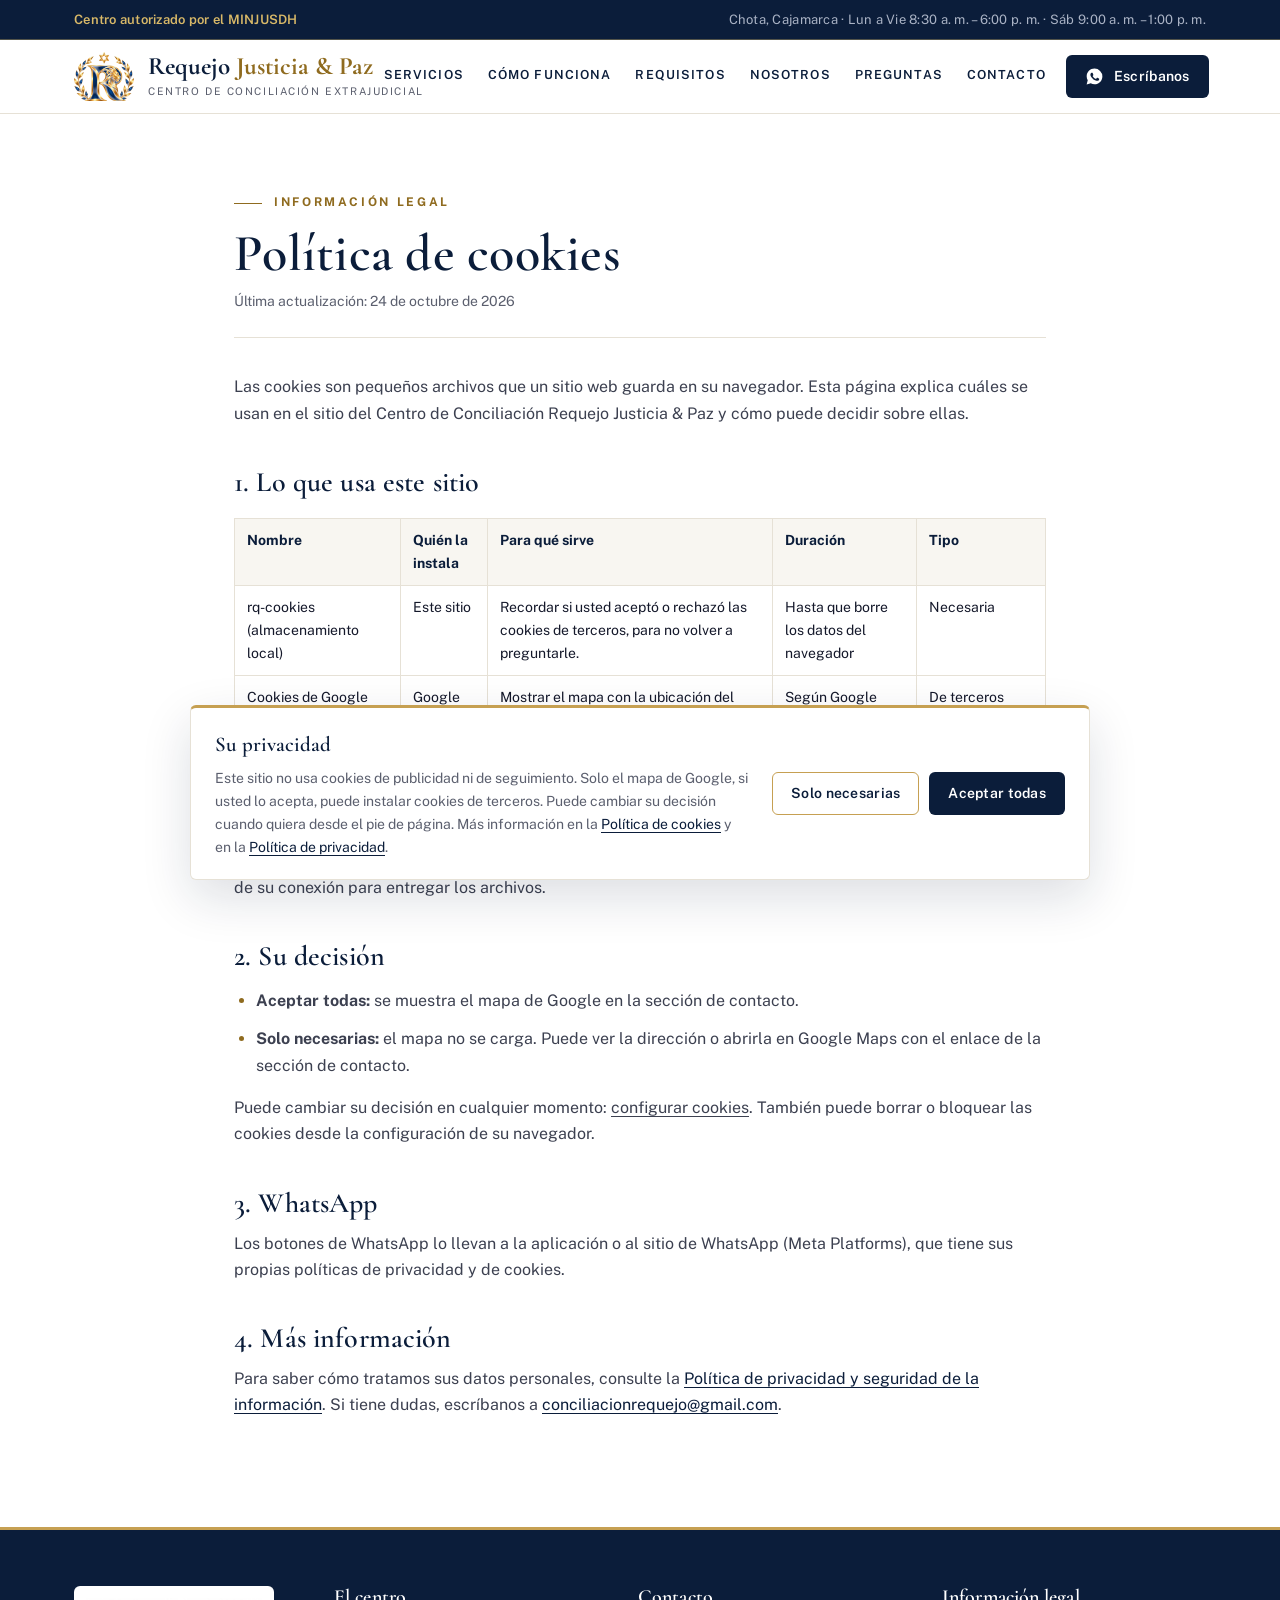
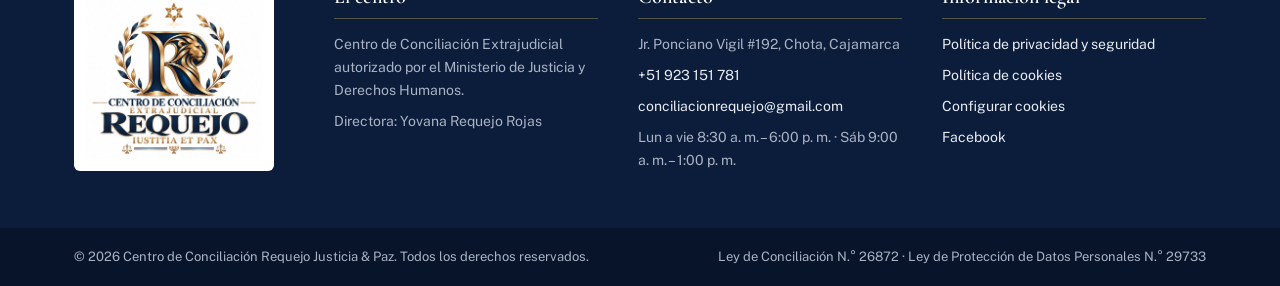
==== cookies.html @ bbad0fd9 "Diseño formal con el logo oficial, foto de la directora, mensajes de WhatsApp redactados y políticas" ====
<!doctype html>
<html lang="es">
<head>
<meta charset="utf-8">
<meta name="viewport" content="width=device-width, initial-scale=1">
<title>Política de cookies | Centro de Conciliación Requejo Justicia &amp; Paz</title>
<meta name="description" content="Qué cookies usa el sitio del Centro de Conciliación Requejo Justicia &amp; Paz y cómo decidir sobre ellas.">
<meta name="theme-color" content="#0b1d3a">
<link rel="icon" href="assets/img/favicon-64.png" type="image/png">
<link rel="apple-touch-icon" href="assets/img/apple-touch-icon.png">
<link rel="preconnect" href="https://fonts.googleapis.com">
<link rel="preconnect" href="https://fonts.gstatic.com" crossorigin>
<link href="https://fonts.googleapis.com/css2?family=Cormorant+Garamond:wght@500;600;700&family=Public+Sans:wght@400;500;600;700&display=swap" rel="stylesheet">
<link rel="stylesheet" href="assets/css/styles.css">
</head>
<body>
<svg class="sprite" width="0" height="0" aria-hidden="true">
  <symbol id="i-wa" viewBox="0 0 24 24"><path fill="currentColor" d="M12.04 2C6.58 2 2.13 6.45 2.13 11.91c0 1.75.46 3.45 1.32 4.95L2.05 22l5.25-1.38a9.9 9.9 0 0 0 4.74 1.21h.01c5.46 0 9.91-4.45 9.91-9.91A9.92 9.92 0 0 0 12.04 2zm5.8 14.03c-.24.68-1.42 1.3-1.95 1.35-.5.05-.97.23-3.27-.68-2.77-1.09-4.52-3.92-4.66-4.1-.13-.18-1.11-1.48-1.11-2.82s.7-2 .95-2.27c.25-.27.54-.34.72-.34h.52c.17 0 .4-.06.62.47.24.56.8 1.94.87 2.08.07.14.12.3.02.48-.09.18-.14.3-.27.46-.14.16-.29.36-.41.48-.14.14-.28.29-.12.56.16.27.71 1.17 1.52 1.9 1.05.93 1.93 1.22 2.2 1.36.27.14.43.12.59-.07.16-.18.68-.79.86-1.06.18-.27.36-.23.61-.14.25.09 1.59.75 1.86.89.27.14.45.2.52.32.07.11.07.66-.17 1.33z"/></symbol>
  <symbol id="i-check" viewBox="0 0 24 24"><path fill="none" stroke="currentColor" stroke-width="2.2" stroke-linecap="round" stroke-linejoin="round" d="M5 12.5l4.5 4.5L19 7.5"/></symbol>
</svg>

<a class="skip" href="#contenido">Saltar al contenido</a>

<div class="topbar">
  <div class="container">
    <span>Centro autorizado por el MINJUSDH</span>
    <span>Chota, Cajamarca · Lun a Vie 8:30 a. m. – 6:00 p. m. · Sáb 9:00 a. m. – 1:00 p. m.</span>
  </div>
</div>

<header class="header">
  <div class="container">
    <a class="brand" href="index.html#inicio">
      <img src="assets/img/emblema.png" alt="" width="60" height="48">
      <span><span class="brand-name">Requejo <em>Justicia &amp; Paz</em></span><span class="brand-sub">Centro de Conciliación Extrajudicial</span></span>
    </a>
    <button class="nav-toggle" type="button" aria-controls="menu" aria-expanded="false" aria-label="Abrir menú">
      <svg width="22" height="22" viewBox="0 0 24 24" fill="none" stroke="currentColor" stroke-width="2" stroke-linecap="round" aria-hidden="true"><path d="M4 7h16M4 12h16M4 17h16"/></svg>
    </button>
    <nav class="nav" id="menu" aria-label="Principal">
      <a href="index.html#servicios">Servicios</a>
      <a href="index.html#proceso">Cómo funciona</a>
      <a href="index.html#requisitos">Requisitos</a>
      <a href="index.html#nosotros">Nosotros</a>
      <a href="index.html#preguntas">Preguntas</a>
      <a href="index.html#contacto">Contacto</a>
    </nav>
    <a class="btn btn-primary btn-sm" data-wa="Quisiera información sobre una conciliación."><svg aria-hidden="true"><use href="#i-wa"/></svg>Escríbanos</a>
  </div>
</header>

<main id="contenido" class="legal">
  <div class="container">
    <span class="eyebrow">Información legal</span>
    <h1>Política de cookies</h1>
    <p class="updated">Última actualización: 24 de octubre de 2026</p>

    <p>Las cookies son pequeños archivos que un sitio web guarda en su navegador. Esta página explica cuáles se usan en el sitio del Centro de Conciliación Requejo Justicia &amp; Paz y cómo puede decidir sobre ellas.</p>

    <h2>1. Lo que usa este sitio</h2>
    <div class="table-wrap">
      <table>
        <thead><tr><th>Nombre</th><th>Quién la instala</th><th>Para qué sirve</th><th>Duración</th><th>Tipo</th></tr></thead>
        <tbody>
          <tr><td>rq-cookies (almacenamiento local)</td><td>Este sitio</td><td>Recordar si usted aceptó o rechazó las cookies de terceros, para no volver a preguntarle.</td><td>Hasta que borre los datos del navegador</td><td>Necesaria</td></tr>
          <tr><td>Cookies de Google Maps</td><td>Google</td><td>Mostrar el mapa con la ubicación del centro. Google puede usarlas para sus propios fines, según su política de privacidad.</td><td>Según Google</td><td>De terceros (solo si usted acepta)</td></tr>
        </tbody>
      </table>
    </div>
    <p>El sitio <strong>no usa</strong> cookies de publicidad, de analítica ni de seguimiento.</p>
    <p>Las tipografías se descargan desde Google Fonts; ese servicio no instala cookies, pero recibe la dirección IP de su conexión para entregar los archivos.</p>

    <h2>2. Su decisión</h2>
    <ul>
      <li><strong>Aceptar todas:</strong> se muestra el mapa de Google en la sección de contacto.</li>
      <li><strong>Solo necesarias:</strong> el mapa no se carga. Puede ver la dirección o abrirla en Google Maps con el enlace de la sección de contacto.</li>
    </ul>
    <p>Puede cambiar su decisión en cualquier momento: <button class="link" type="button" data-cookies="configurar">configurar cookies</button>. También puede borrar o bloquear las cookies desde la configuración de su navegador.</p>

    <h2>3. WhatsApp</h2>
    <p>Los botones de WhatsApp lo llevan a la aplicación o al sitio de WhatsApp (Meta Platforms), que tiene sus propias políticas de privacidad y de cookies.</p>

    <h2>4. Más información</h2>
    <p>Para saber cómo tratamos sus datos personales, consulte la <a href="privacidad.html">Política de privacidad y seguridad de la información</a>. Si tiene dudas, escríbanos a <a href="mailto:conciliacionrequejo@gmail.com">conciliacionrequejo@gmail.com</a>.</p>
  </div>
</main>

<footer class="footer">
  <div class="container footer-main">
    <div class="footer-brand">
      <img src="assets/img/logo-centro.jpg" alt="Centro de Conciliación Extrajudicial Requejo, Iustitia et Pax" width="220" height="191" loading="lazy">
    </div>
    <div>
      <h3>El centro</h3>
      <p>Centro de Conciliación Extrajudicial autorizado por el Ministerio de Justicia y Derechos Humanos.</p>
      <p>Directora: Yovana Requejo Rojas</p>
    </div>
    <div>
      <h3>Contacto</h3>
      <p>Jr. Ponciano Vigil #192, Chota, Cajamarca</p>
      <p><a href="https://wa.me/51923151781">+51 923 151 781</a></p>
      <p><a href="mailto:conciliacionrequejo@gmail.com">conciliacionrequejo@gmail.com</a></p>
      <p>Lun a vie 8:30 a. m. – 6:00 p. m. · Sáb 9:00 a. m. – 1:00 p. m.</p>
    </div>
    <div>
      <h3>Información legal</h3>
      <p><a href="privacidad.html">Política de privacidad y seguridad</a></p>
      <p><a href="cookies.html">Política de cookies</a></p>
      <p><button class="link" type="button" data-cookies="configurar">Configurar cookies</button></p>
      <p><a href="https://web.facebook.com/p/Centro-de-Conciliaci%C3%B3n-Requejo-Iustitia-Et-Pax-61556411334826/" target="_blank" rel="noopener">Facebook</a></p>
    </div>
  </div>
  <div class="footer-legal">
    <div class="container">
      <span>© <span id="year">2026</span> Centro de Conciliación Requejo Justicia &amp; Paz. Todos los derechos reservados.</span>
      <span>Ley de Conciliación N.° 26872 · Ley de Protección de Datos Personales N.° 29733</span>
    </div>
  </div>
</footer>

<div class="cookies" id="cookies" role="dialog" aria-label="Aviso de cookies" hidden>
  <div class="cookies-text">
    <strong>Su privacidad</strong>
    <p>Este sitio no usa cookies de publicidad ni de seguimiento. Solo el mapa de Google, si usted lo acepta, puede instalar cookies de terceros. Puede cambiar su decisión cuando quiera desde el pie de página. Más información en la <a href="cookies.html">Política de cookies</a> y en la <a href="privacidad.html">Política de privacidad</a>.</p>
  </div>
  <div class="cookies-actions">
    <button class="btn btn-outline btn-sm" type="button" data-cookies="rechazar">Solo necesarias</button>
    <button class="btn btn-primary btn-sm" type="button" data-cookies="aceptar">Aceptar todas</button>
  </div>
</div>

<script src="assets/js/config.js"></script>
<script src="assets/js/main.js"></script>
</body>
</html>
---- assets/css/styles.css ----
:root {
  /* Paleta del logo: azul marino institucional, dorado como acento y blanco marfil */
  --ink: #14182a;
  --muted: #5b5f6e;
  --ground: #ffffff;
  --surface: #ffffff;
  --alt: #f8f6f1;       /* marfil de las secciones alternas */
  --line: #e6e1d6;
  --navy: #0b1d3a;      /* azul marino principal */
  --navy-2: #12294f;
  --navy-3: #1a3463;
  --gold: #8f6b1f;      /* dorado para texto sobre blanco (contraste AA) */
  --gold-light: #d9b968; /* dorado sobre azul */
  --gold-fill: #c6a052;
  --gold-hover: #b18c3e;
  --on-dark: #e9ecf3;
  --on-dark-muted: #aab3c5;
  --serif: "Cormorant Garamond", Georgia, "Times New Roman", serif;
  --sans: "Public Sans", system-ui, sans-serif;
  --radius: 6px;
  --shadow: 0 18px 50px rgba(11, 29, 58, .14);
}

* { box-sizing: border-box; }
html { scroll-behavior: smooth; scroll-padding-top: 96px; }
body { margin: 0; background: var(--ground); color: var(--ink); font-family: var(--sans); font-size: 16px; line-height: 1.65; -webkit-font-smoothing: antialiased; }
img { max-width: 100%; height: auto; display: block; }
a { color: var(--navy); text-underline-offset: 3px; }
a:hover { color: var(--gold); }
h1, h2, h3 { font-family: var(--serif); font-weight: 600; line-height: 1.1; margin: 0; color: var(--navy); letter-spacing: .005em; }
p { margin: 0; }
figure { margin: 0; }
:focus-visible { outline: 3px solid var(--gold-fill); outline-offset: 2px; }
.sprite { position: absolute; width: 0; height: 0; overflow: hidden; }
.skip { position: absolute; left: -999px; top: 8px; z-index: 50; background: var(--navy); color: #fff; padding: 10px 16px; border-radius: var(--radius); }
.skip:focus { left: 16px; }

.container { max-width: 1180px; margin: 0 auto; padding: 0 24px; }
.section { padding: 104px 0; }
.section-head { display: flex; flex-direction: column; align-items: center; text-align: center; gap: 14px; max-width: 760px; margin: 0 auto 56px; }
.eyebrow { display: inline-flex; align-items: center; gap: 12px; font-size: 12px; letter-spacing: .22em; text-transform: uppercase; color: var(--gold); font-weight: 700; }
.eyebrow::before, .section-head .eyebrow::after { content: ""; width: 28px; height: 1px; background: currentColor; }
.dark .eyebrow { color: var(--gold-light); }
h2 { font-size: clamp(34px, 4.4vw, 50px); }
.lead { color: var(--muted); font-size: 18px; }
.dark { background: var(--navy); color: #fff; }
.dark h2, .dark h3 { color: #fff; }
.dark .lead, .dark p { color: var(--on-dark); }
.white { background: var(--alt); border-top: 1px solid var(--line); border-bottom: 1px solid var(--line); }
.grid { display: grid; grid-template-columns: repeat(auto-fit, minmax(min(340px, 100%), 1fr)); gap: 24px; }

/* Botones */
.btn { display: inline-flex; align-items: center; justify-content: center; gap: 10px; font: inherit; font-size: 15px; font-weight: 600; letter-spacing: .02em; text-decoration: none; padding: 13px 24px; border-radius: var(--radius); min-height: 48px; cursor: pointer; border: 1.5px solid transparent; transition: background .2s, color .2s, border-color .2s; }
.btn svg { width: 19px; height: 19px; flex: 0 0 auto; }
.btn-primary { background: var(--navy); color: #fff; }
.btn-primary:hover { background: var(--navy-3); color: #fff; }
.btn-gold { background: var(--gold-fill); color: var(--navy); }
.btn-gold:hover { background: var(--gold-hover); color: var(--navy); }
.btn-ghost { color: var(--navy); border-color: var(--navy); }
.btn-ghost:hover { color: #fff; background: var(--navy); }
.btn-outline { color: var(--navy); border-color: var(--gold-fill); background: transparent; }
.btn-outline:hover { background: var(--gold-fill); color: var(--navy); }
.btn-link { color: var(--navy); padding-left: 4px; padding-right: 4px; text-decoration: underline; }
.btn-lg { font-size: 16px; padding: 15px 28px; min-height: 54px; }
.btn-sm { min-height: 42px; padding: 9px 18px; font-size: 14px; }
.link { background: none; border: 0; padding: 0; font: inherit; color: inherit; text-decoration: underline; text-underline-offset: 3px; cursor: pointer; }

/* Barra superior y cabecera */
.topbar { background: var(--navy); color: var(--on-dark-muted); font-size: 13px; letter-spacing: .02em; border-bottom: 1px solid rgba(217, 185, 104, .35); }
.topbar .container { display: flex; flex-wrap: wrap; gap: 4px 24px; justify-content: space-between; padding-top: 9px; padding-bottom: 9px; }
.topbar span:first-child { color: var(--gold-light); font-weight: 600; }
.header { background: rgba(255, 255, 255, .97); border-bottom: 1px solid var(--line); position: sticky; top: 0; z-index: 20; backdrop-filter: blur(6px); }
.header .container { display: flex; align-items: center; justify-content: space-between; gap: 20px; padding-top: 12px; padding-bottom: 12px; }
.brand { display: flex; align-items: center; gap: 14px; text-decoration: none; color: var(--navy); }
.brand img { width: 60px; height: auto; }
.brand-name { display: block; font-family: var(--serif); font-weight: 700; font-size: 25px; line-height: 1.05; color: var(--navy); }
.brand-name em { font-style: normal; color: var(--gold); }
.brand-sub { display: block; white-space: nowrap; font-size: 10.5px; letter-spacing: .15em; text-transform: uppercase; color: var(--muted); margin-top: 3px; }
.nav { display: flex; gap: 4px 24px; font-weight: 600; font-size: 12.5px; letter-spacing: .09em; text-transform: uppercase; white-space: nowrap; }
.nav a { text-decoration: none; padding: 10px 0; color: var(--navy); border-bottom: 2px solid transparent; }
.nav a:hover { color: var(--gold); border-bottom-color: var(--gold-fill); }
.nav-toggle { display: none; background: none; border: 1px solid var(--line); border-radius: var(--radius); width: 44px; height: 44px; cursor: pointer; color: var(--navy); }

@media (max-width: 1180px) {
  .nav-toggle { display: inline-flex; align-items: center; justify-content: center; }
  .header .btn-primary { display: none; }
  .nav { display: none; position: absolute; left: 0; right: 0; top: 100%; background: var(--surface); flex-direction: column; padding: 8px 24px 16px; border-bottom: 1px solid var(--line); box-shadow: var(--shadow); }
  .nav.is-open { display: flex; }
  .nav a { padding: 14px 0; border-bottom: 1px solid var(--line); }
}

/* Portada */
.hero { background: linear-gradient(180deg, #fff 0%, var(--alt) 100%); color: var(--ink); border-bottom: 1px solid var(--line); }
.hero .container { padding-top: 96px; padding-bottom: 104px; display: grid; grid-template-columns: minmax(0, 1.1fr) minmax(0, .9fr); gap: 64px; align-items: center; }
.hero-copy { display: flex; flex-direction: column; gap: 26px; }
.hero h1 { font-size: clamp(42px, 5.6vw, 66px); line-height: 1.02; }
.hero .lead { font-size: 19px; max-width: 580px; color: #464a58; }
.hero-actions { display: flex; flex-wrap: wrap; gap: 14px; }
.hero-note { display: flex; flex-wrap: wrap; gap: 8px 22px; font-size: 14px; color: var(--muted); }
.hero-note span { display: inline-flex; align-items: center; gap: 8px; }
.hero-note span::before { content: ""; width: 6px; height: 6px; transform: rotate(45deg); background: var(--gold-fill); }

.card-form { background: var(--navy); color: #fff; border-radius: var(--radius); border-top: 3px solid var(--gold-fill); padding: 36px; display: flex; flex-direction: column; gap: 16px; box-shadow: var(--shadow); }
.card-form h2 { font-size: 30px; color: #fff; }
.card-form .hint { font-size: 14px; color: var(--on-dark-muted); margin-top: 6px; }
.field { display: flex; flex-direction: column; gap: 6px; font-size: 13px; font-weight: 600; letter-spacing: .04em; color: var(--on-dark); }
.field input, .field select, .field textarea { font: inherit; font-size: 15px; font-weight: 400; letter-spacing: 0; padding: 12px 14px; border: 1px solid #c9ccd6; border-radius: var(--radius); min-height: 46px; background: #fff; color: var(--ink); }
.field textarea { resize: vertical; }
.consent { display: flex; gap: 10px; align-items: flex-start; font-size: 13px; line-height: 1.5; color: var(--on-dark-muted); }
.consent input { width: 18px; height: 18px; margin: 2px 0 0; flex: 0 0 auto; accent-color: var(--gold-fill); }
.consent a { color: var(--gold-light); }

@media (max-width: 900px) {
  .hero .container { grid-template-columns: 1fr; gap: 48px; }
}

/* Garantías */
.trust { background: var(--navy); color: #fff; border-top: 1px solid rgba(217, 185, 104, .25); }
.trust .container { display: grid; grid-template-columns: repeat(auto-fit, minmax(230px, 1fr)); gap: 28px; padding-top: 38px; padding-bottom: 38px; }
.trust-item { display: flex; gap: 16px; align-items: flex-start; }
.trust-item svg { flex: 0 0 auto; width: 44px; height: 44px; padding: 9px; border-radius: 50%; border: 1px solid var(--gold-fill); color: var(--gold-light); }
.trust-item strong { display: block; font-family: var(--serif); font-size: 20px; font-weight: 600; }
.trust-item span { font-size: 14px; color: var(--on-dark-muted); }

/* Servicios */
#servicios .grid { grid-template-columns: repeat(auto-fill, minmax(min(330px, 100%), 1fr)); }
.service { background: var(--surface); border: 1px solid var(--line); border-top: 3px solid var(--navy); border-radius: var(--radius); padding: 30px; display: flex; flex-direction: column; gap: 18px; transition: box-shadow .2s, border-color .2s; }
.service:hover { box-shadow: var(--shadow); border-top-color: var(--gold-fill); }
.service-head { display: flex; align-items: center; gap: 16px; }
.service-icon { width: 52px; height: 52px; border-radius: 50%; background: var(--navy); color: var(--gold-light); display: flex; align-items: center; justify-content: center; flex: 0 0 auto; box-shadow: 0 0 0 4px #fff, 0 0 0 5px var(--gold-fill); }
.service-icon svg { width: 24px; height: 24px; }
.service h3 { font-size: 26px; }
.service-tag { display: block; font-size: 14px; color: var(--muted); }
.service ul { margin: 0; padding: 18px 0 0; list-style: none; display: flex; flex-direction: column; gap: 9px; font-size: 15px; flex-grow: 1; border-top: 1px solid var(--line); }
.service li { position: relative; padding-left: 18px; }
.service li::before { content: ""; position: absolute; left: 0; top: .62em; width: 6px; height: 6px; transform: rotate(45deg); background: var(--gold-fill); }
.service .btn { align-self: flex-start; }
.extra { margin-top: 28px; }
.box-soft { background: var(--alt); border: 1px solid var(--line); border-radius: var(--radius); padding: 30px; display: flex; flex-direction: column; gap: 12px; }
.box-dashed { background: var(--surface); border: 1px solid var(--line); border-left: 3px solid var(--gold-fill); border-radius: var(--radius); padding: 30px; display: flex; flex-direction: column; gap: 12px; }
.box-soft h3, .box-dashed h3 { font-size: 26px; }
.box-soft ul { margin: 0; padding-left: 20px; display: flex; flex-direction: column; gap: 6px; font-size: 15px; }
.box-soft li::marker { color: var(--gold); }
.box-dashed p { color: var(--muted); font-size: 15px; }

/* Pasos */
.steps { margin: 0; padding: 0; list-style: none; display: grid; grid-template-columns: repeat(auto-fit, minmax(230px, 1fr)); gap: 28px; counter-reset: paso; }
.steps li { display: flex; flex-direction: column; gap: 10px; padding: 28px 26px; background: var(--surface); border: 1px solid var(--line); border-radius: var(--radius); }
.step-n { font-family: var(--serif); font-size: 48px; font-weight: 600; color: var(--gold); line-height: 1; padding-bottom: 12px; border-bottom: 1px solid var(--line); }
.steps strong { font-family: var(--serif); font-size: 23px; font-weight: 600; color: var(--navy); }
.steps span:last-child { font-size: 15px; color: var(--muted); }

/* Requisitos */
#requisitos .grid { align-items: start; gap: 56px; }
.req-copy { display: flex; flex-direction: column; gap: 18px; align-items: flex-start; position: sticky; top: 120px; }
.checklist { margin: 0; padding: 0; list-style: none; display: flex; flex-direction: column; gap: 12px; }
.checklist li { display: flex; gap: 16px; background: var(--surface); border: 1px solid var(--line); border-radius: var(--radius); padding: 18px 20px; }
.checklist svg { flex: 0 0 auto; width: 24px; height: 24px; margin-top: 2px; padding: 3px; border-radius: 50%; background: var(--navy); color: var(--gold-light); }
.checklist strong { display: block; color: var(--navy); }
.checklist span { font-size: 14px; color: var(--muted); }

@media (max-width: 760px) {
  .req-copy { position: static; }
}

/* Nosotros */
.about { align-items: center; gap: 72px; grid-template-columns: minmax(0, .85fr) minmax(0, 1.15fr); }
.photo { position: relative; max-width: 440px; justify-self: center; width: 100%; }
.photo::before { content: ""; position: absolute; inset: 18px -18px -18px 18px; border: 1px solid var(--gold-fill); border-radius: var(--radius); }
.photo img { position: relative; width: 100%; aspect-ratio: 4 / 5; object-fit: cover; border-radius: var(--radius); box-shadow: 0 24px 60px rgba(0, 0, 0, .35); }
.about-copy { display: flex; flex-direction: column; gap: 20px; }
.about-copy p { font-size: 18px; }
.person { padding: 20px 24px; border-left: 3px solid var(--gold-fill); background: var(--navy-2); border-radius: 0 var(--radius) var(--radius) 0; }
.person strong { display: block; font-family: var(--serif); font-size: 26px; font-weight: 600; color: #fff; }
.person span { font-size: 14px; color: var(--on-dark-muted); }

@media (max-width: 860px) {
  .about { grid-template-columns: 1fr; gap: 56px; }
}

/* Preguntas */
.faq { max-width: 880px; }
.faq details { background: var(--surface); border: 1px solid var(--line); border-radius: var(--radius); padding: 0; margin-bottom: 12px; }
.faq summary { font-family: var(--serif); font-weight: 600; font-size: 21px; color: var(--navy); cursor: pointer; padding: 18px 56px 18px 24px; list-style: none; position: relative; }
.faq summary::-webkit-details-marker { display: none; }
.faq summary::after { content: "+"; position: absolute; right: 24px; top: 50%; transform: translateY(-50%); font-family: var(--sans); font-size: 22px; font-weight: 400; color: var(--gold); }
.faq details[open] summary::after { content: "–"; }
.faq details[open] { border-color: var(--gold-fill); }
.faq details p { padding: 0 24px 20px; color: var(--muted); }

/* Contacto */
#contacto .grid { align-items: stretch; gap: 48px; }
.contact-copy { display: flex; flex-direction: column; gap: 22px; align-items: flex-start; }
.contact-list { margin: 0; display: grid; grid-template-columns: 110px 1fr; gap: 14px 18px; padding: 24px 0; border-top: 1px solid var(--line); border-bottom: 1px solid var(--line); width: 100%; }
.contact-list dt { font-size: 12px; font-weight: 700; letter-spacing: .14em; text-transform: uppercase; color: var(--gold); padding-top: 3px; }
.contact-list dd { margin: 0; }
.map { min-height: 380px; border-radius: var(--radius); background: var(--surface); border: 1px solid var(--line); overflow: hidden; display: flex; align-items: center; justify-content: center; }
.map iframe { width: 100%; height: 100%; min-height: 380px; border: 0; }
.map-off { display: flex; flex-direction: column; align-items: center; gap: 12px; text-align: center; padding: 32px; max-width: 380px; }
.map-off strong { font-family: var(--serif); font-size: 24px; color: var(--navy); font-weight: 600; }
.map-off p { color: var(--muted); font-size: 14px; }
.map-actions { display: flex; flex-wrap: wrap; justify-content: center; gap: 8px; }

/* Pie */
.footer { background: var(--navy); color: var(--on-dark-muted); font-size: 14px; border-top: 3px solid var(--gold-fill); }
.footer-main { display: grid; grid-template-columns: 220px repeat(3, minmax(0, 1fr)); gap: 40px; padding-top: 56px; padding-bottom: 48px; }
.footer-brand img { width: 200px; background: #fff; padding: 12px; border-radius: var(--radius); }
.footer h3 { font-size: 20px; color: #fff; margin-bottom: 14px; padding-bottom: 10px; border-bottom: 1px solid rgba(217, 185, 104, .35); }
.footer p { margin-bottom: 8px; }
.footer a, .footer .link { color: var(--on-dark); text-decoration: none; }
.footer a:hover, .footer .link:hover { color: var(--gold-light); text-decoration: underline; }
.footer-legal { background: #07142a; font-size: 13px; }
.footer-legal .container { display: flex; flex-wrap: wrap; gap: 8px 32px; justify-content: space-between; padding-top: 18px; padding-bottom: 18px; }

@media (max-width: 900px) {
  .footer-main { grid-template-columns: 1fr 1fr; }
}
@media (max-width: 560px) {
  .footer-main { grid-template-columns: 1fr; }
}

.wa-float { position: fixed; right: 20px; bottom: 20px; width: 58px; height: 58px; border-radius: 50%; background: var(--navy); color: var(--gold-light); border: 2px solid var(--gold-fill); display: flex; align-items: center; justify-content: center; box-shadow: 0 10px 28px rgba(11, 29, 58, .35); z-index: 30; }
.wa-float:hover { background: var(--navy-3); color: #fff; }
.wa-float svg { width: 27px; height: 27px; }

/* Aviso de cookies */
.cookies { position: fixed; left: 20px; right: 20px; bottom: 20px; z-index: 40; max-width: 900px; margin: 0 auto; background: #fff; border: 1px solid var(--line); border-top: 3px solid var(--gold-fill); border-radius: var(--radius); box-shadow: var(--shadow); padding: 20px 24px; display: flex; flex-wrap: wrap; gap: 16px 24px; align-items: center; }
.cookies[hidden] { display: none; }
.cookies-text { flex: 1 1 420px; font-size: 14px; color: var(--muted); }
.cookies-text strong { display: block; font-family: var(--serif); font-size: 21px; color: var(--navy); font-weight: 600; margin-bottom: 4px; }
.cookies-actions { display: flex; flex-wrap: wrap; gap: 10px; }

/* Páginas legales */
.legal { padding: 72px 0 96px; }
.legal .container { max-width: 860px; }
.legal h1 { font-size: clamp(38px, 5vw, 52px); margin: 12px 0 8px; }
.legal .updated { color: var(--muted); font-size: 14px; margin-bottom: 36px; padding-bottom: 24px; border-bottom: 1px solid var(--line); }
.legal h2 { font-size: 28px; margin: 40px 0 12px; }
.legal p, .legal li { color: #3c4050; margin-bottom: 12px; }
.legal ul { padding-left: 22px; }
.legal li::marker { color: var(--gold); }
.legal table { width: 100%; border-collapse: collapse; margin: 8px 0 20px; font-size: 14px; }
.legal th, .legal td { text-align: left; border: 1px solid var(--line); padding: 10px 12px; vertical-align: top; }
.legal th { background: var(--alt); color: var(--navy); }
.legal .table-wrap { overflow-x: auto; }

@media (max-width: 600px) {
  .section { padding: 72px 0; }
  .section-head { margin-bottom: 40px; }
  .hero .container { padding-top: 56px; padding-bottom: 72px; }
  .card-form { padding: 26px 22px; }
  .contact-list { grid-template-columns: 1fr; gap: 2px; }
  .contact-list dd { margin-bottom: 12px; }
  .brand img { width: 46px; }
  .brand-name { font-size: 20px; }
  .brand-sub { font-size: 9px; letter-spacing: .05em; }
  .topbar span:last-child { display: none; }
  .photo::before { inset: 12px -12px -12px 12px; }
  .cookies { left: 12px; right: 12px; bottom: 12px; padding: 18px; }
  .wa-float { bottom: 16px; right: 16px; }
}

@media (prefers-reduced-motion: reduce) {
  html { scroll-behavior: auto; }
  * { transition: none !important; }
}
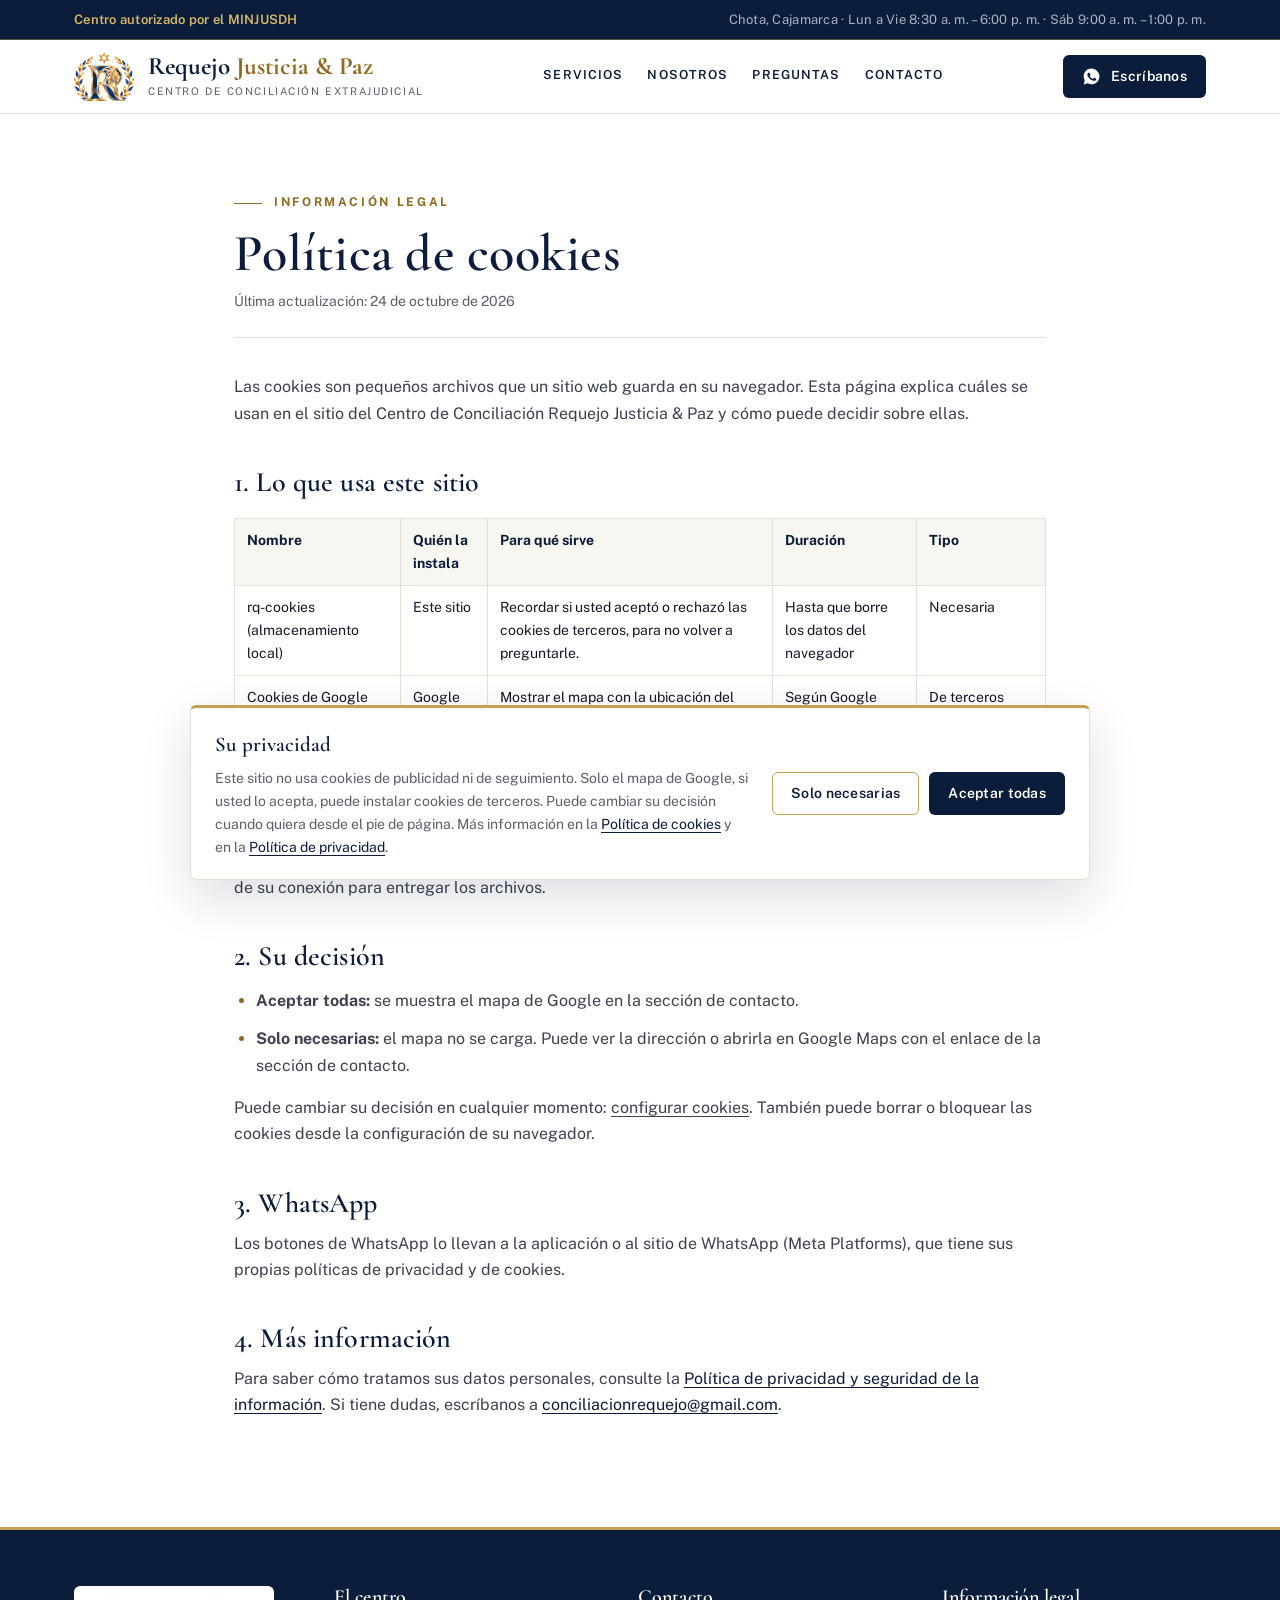
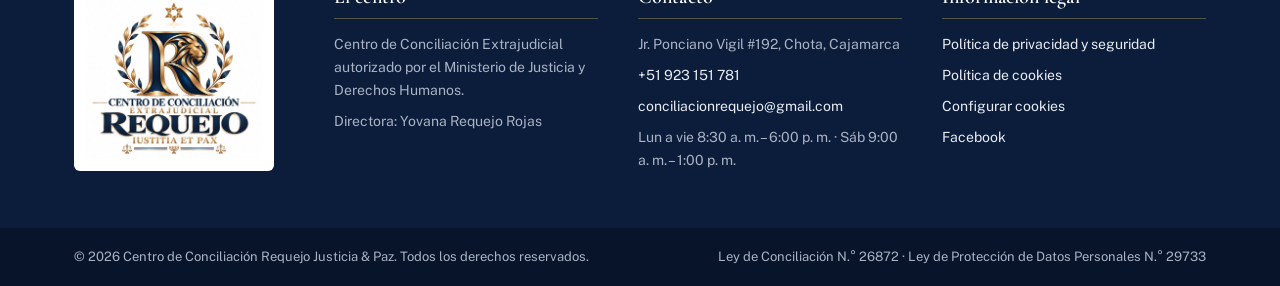
==== commit 2d4568ab: "Landing más directa: sin «Cómo funciona» ni «Requisitos» y con menos espacio bajo la cabecera Co-Aut" ====
--- a/cookies.html
+++ b/cookies.html
@@ -39,8 +39,6 @@
     </button>
     <nav class="nav" id="menu" aria-label="Principal">
       <a href="index.html#servicios">Servicios</a>
-      <a href="index.html#proceso">Cómo funciona</a>
-      <a href="index.html#requisitos">Requisitos</a>
       <a href="index.html#nosotros">Nosotros</a>
       <a href="index.html#preguntas">Preguntas</a>
       <a href="index.html#contacto">Contacto</a>
--- a/assets/css/styles.css
+++ b/assets/css/styles.css
@@ -81,7 +81,7 @@
 .nav a:hover { color: var(--gold); border-bottom-color: var(--gold-fill); }
 .nav-toggle { display: none; background: none; border: 1px solid var(--line); border-radius: var(--radius); width: 44px; height: 44px; cursor: pointer; color: var(--navy); }
 
-@media (max-width: 1180px) {
+@media (max-width: 960px) {
   .nav-toggle { display: inline-flex; align-items: center; justify-content: center; }
   .header .btn-primary { display: none; }
   .nav { display: none; position: absolute; left: 0; right: 0; top: 100%; background: var(--surface); flex-direction: column; padding: 8px 24px 16px; border-bottom: 1px solid var(--line); box-shadow: var(--shadow); }
@@ -91,8 +91,8 @@
 
 /* Portada */
 .hero { background: linear-gradient(180deg, #fff 0%, var(--alt) 100%); color: var(--ink); border-bottom: 1px solid var(--line); }
-.hero .container { padding-top: 96px; padding-bottom: 104px; display: grid; grid-template-columns: minmax(0, 1.1fr) minmax(0, .9fr); gap: 64px; align-items: center; }
-.hero-copy { display: flex; flex-direction: column; gap: 26px; }
+.hero .container { padding-top: 48px; padding-bottom: 80px; display: grid; grid-template-columns: minmax(0, 1.1fr) minmax(0, .9fr); gap: 64px; align-items: start; }
+.hero-copy { display: flex; flex-direction: column; gap: 24px; padding-top: 36px; }
 .hero h1 { font-size: clamp(42px, 5.6vw, 66px); line-height: 1.02; }
 .hero .lead { font-size: 19px; max-width: 580px; color: #464a58; }
 .hero-actions { display: flex; flex-wrap: wrap; gap: 14px; }
@@ -112,6 +112,7 @@
 
 @media (max-width: 900px) {
   .hero .container { grid-template-columns: 1fr; gap: 48px; }
+  .hero-copy { padding-top: 0; }
 }
 
 /* Garantías */
@@ -143,26 +144,6 @@
 .box-soft li::marker { color: var(--gold); }
 .box-dashed p { color: var(--muted); font-size: 15px; }
 
-/* Pasos */
-.steps { margin: 0; padding: 0; list-style: none; display: grid; grid-template-columns: repeat(auto-fit, minmax(230px, 1fr)); gap: 28px; counter-reset: paso; }
-.steps li { display: flex; flex-direction: column; gap: 10px; padding: 28px 26px; background: var(--surface); border: 1px solid var(--line); border-radius: var(--radius); }
-.step-n { font-family: var(--serif); font-size: 48px; font-weight: 600; color: var(--gold); line-height: 1; padding-bottom: 12px; border-bottom: 1px solid var(--line); }
-.steps strong { font-family: var(--serif); font-size: 23px; font-weight: 600; color: var(--navy); }
-.steps span:last-child { font-size: 15px; color: var(--muted); }
-
-/* Requisitos */
-#requisitos .grid { align-items: start; gap: 56px; }
-.req-copy { display: flex; flex-direction: column; gap: 18px; align-items: flex-start; position: sticky; top: 120px; }
-.checklist { margin: 0; padding: 0; list-style: none; display: flex; flex-direction: column; gap: 12px; }
-.checklist li { display: flex; gap: 16px; background: var(--surface); border: 1px solid var(--line); border-radius: var(--radius); padding: 18px 20px; }
-.checklist svg { flex: 0 0 auto; width: 24px; height: 24px; margin-top: 2px; padding: 3px; border-radius: 50%; background: var(--navy); color: var(--gold-light); }
-.checklist strong { display: block; color: var(--navy); }
-.checklist span { font-size: 14px; color: var(--muted); }
-
-@media (max-width: 760px) {
-  .req-copy { position: static; }
-}
-
 /* Nosotros */
 .about { align-items: center; gap: 72px; grid-template-columns: minmax(0, .85fr) minmax(0, 1.15fr); }
 .photo { position: relative; max-width: 440px; justify-self: center; width: 100%; }
@@ -247,7 +228,7 @@
 @media (max-width: 600px) {
   .section { padding: 72px 0; }
   .section-head { margin-bottom: 40px; }
-  .hero .container { padding-top: 56px; padding-bottom: 72px; }
+  .hero .container { padding-top: 32px; padding-bottom: 56px; }
   .card-form { padding: 26px 22px; }
   .contact-list { grid-template-columns: 1fr; gap: 2px; }
   .contact-list dd { margin-bottom: 12px; }
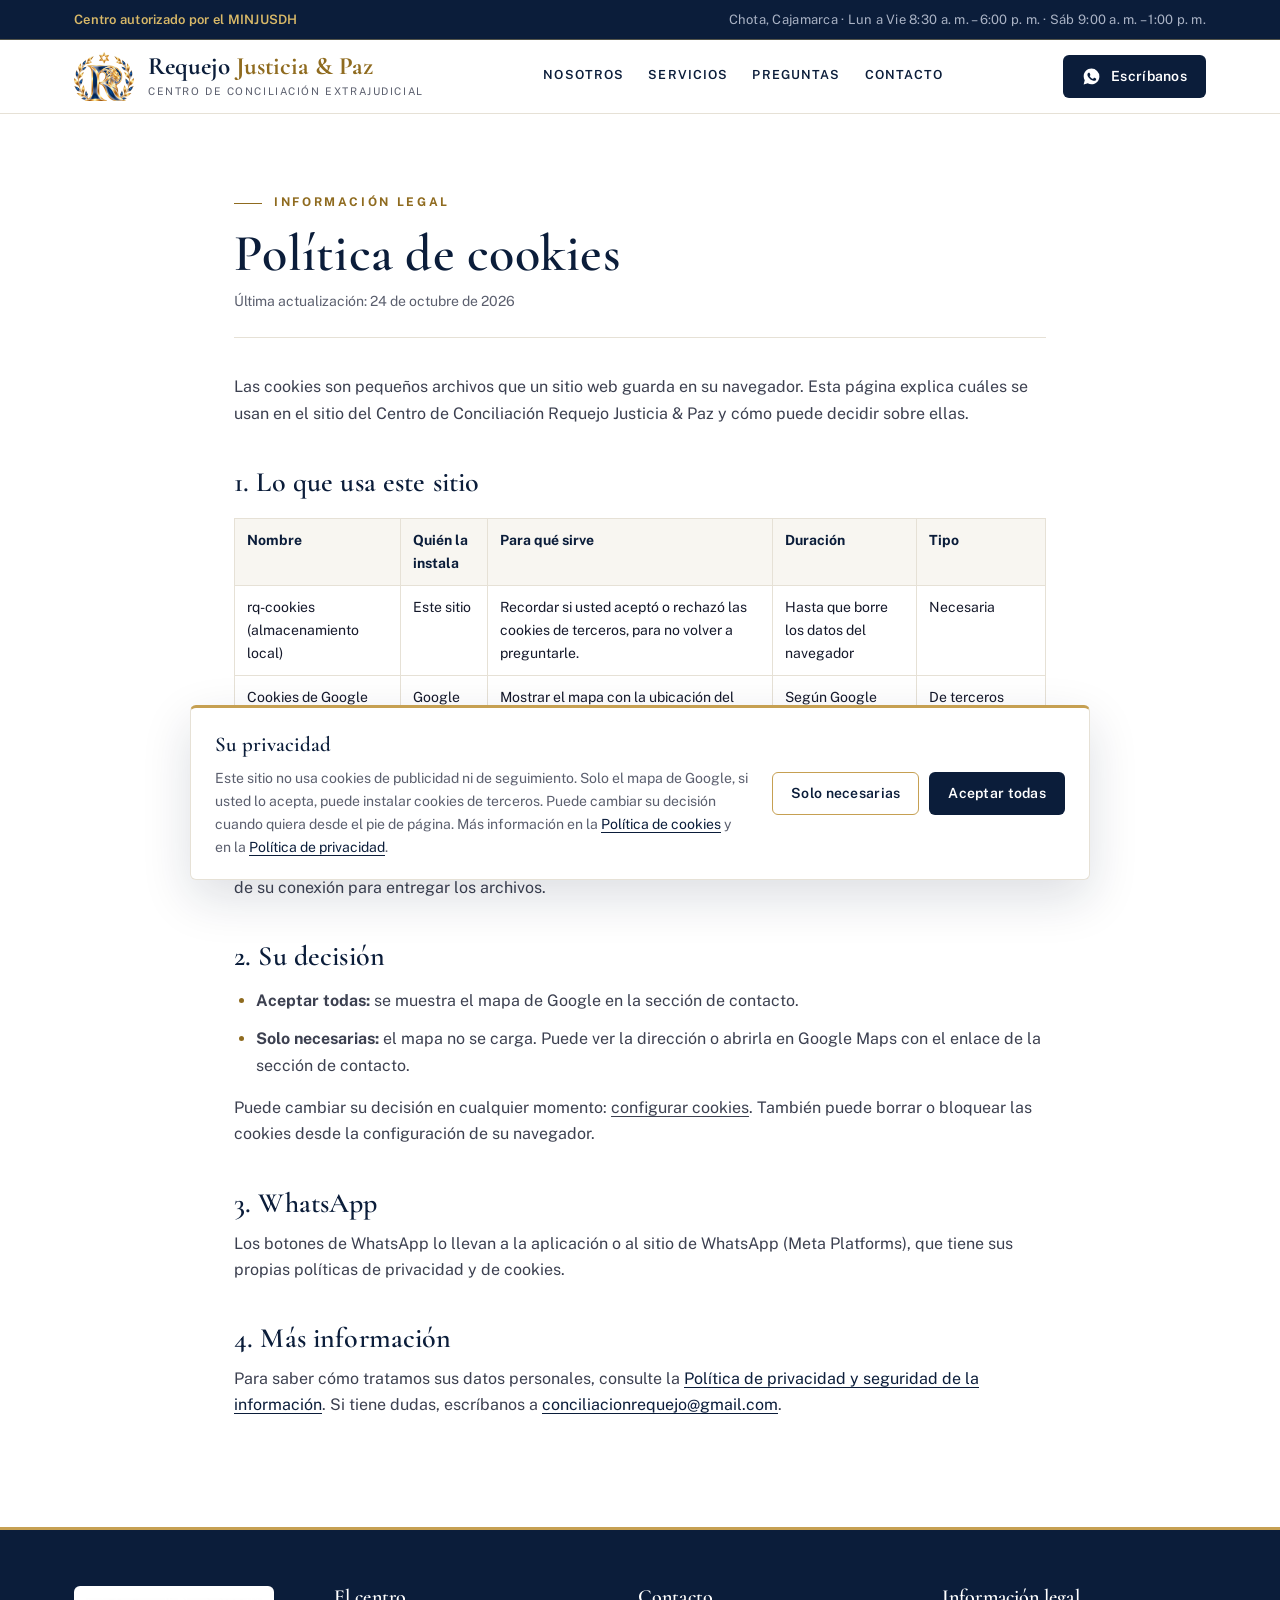
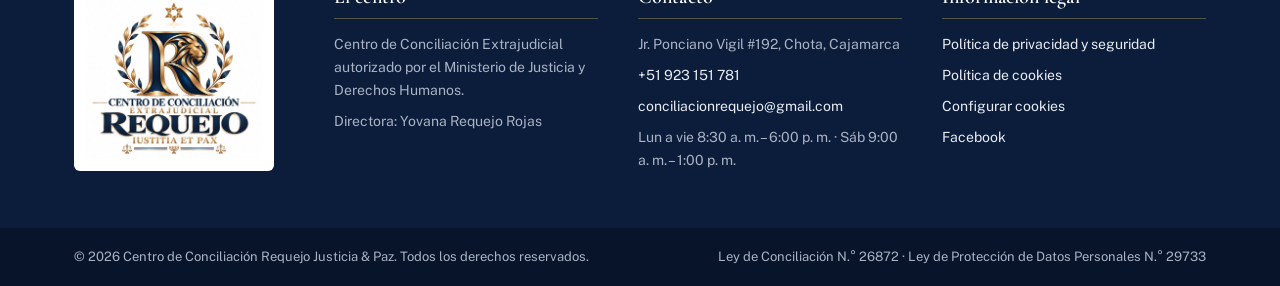
==== commit dd84f6f9: "Sin conciliación laboral; Nosotros antes de Servicios y servicios en una cuadrícula completa Co-Auth" ====
--- a/cookies.html
+++ b/cookies.html
@@ -38,8 +38,8 @@
       <svg width="22" height="22" viewBox="0 0 24 24" fill="none" stroke="currentColor" stroke-width="2" stroke-linecap="round" aria-hidden="true"><path d="M4 7h16M4 12h16M4 17h16"/></svg>
     </button>
     <nav class="nav" id="menu" aria-label="Principal">
+      <a href="index.html#nosotros">Nosotros</a>
       <a href="index.html#servicios">Servicios</a>
-      <a href="index.html#nosotros">Nosotros</a>
       <a href="index.html#preguntas">Preguntas</a>
       <a href="index.html#contacto">Contacto</a>
     </nav>
--- a/assets/css/styles.css
+++ b/assets/css/styles.css
@@ -116,7 +116,7 @@
 }
 
 /* Garantías */
-.trust { background: var(--navy); color: #fff; border-top: 1px solid rgba(217, 185, 104, .25); }
+.trust { background: var(--navy); color: #fff; border-top: 1px solid rgba(217, 185, 104, .25); border-bottom: 1px solid rgba(217, 185, 104, .45); }
 .trust .container { display: grid; grid-template-columns: repeat(auto-fit, minmax(230px, 1fr)); gap: 28px; padding-top: 38px; padding-bottom: 38px; }
 .trust-item { display: flex; gap: 16px; align-items: flex-start; }
 .trust-item svg { flex: 0 0 auto; width: 44px; height: 44px; padding: 9px; border-radius: 50%; border: 1px solid var(--gold-fill); color: var(--gold-light); }
